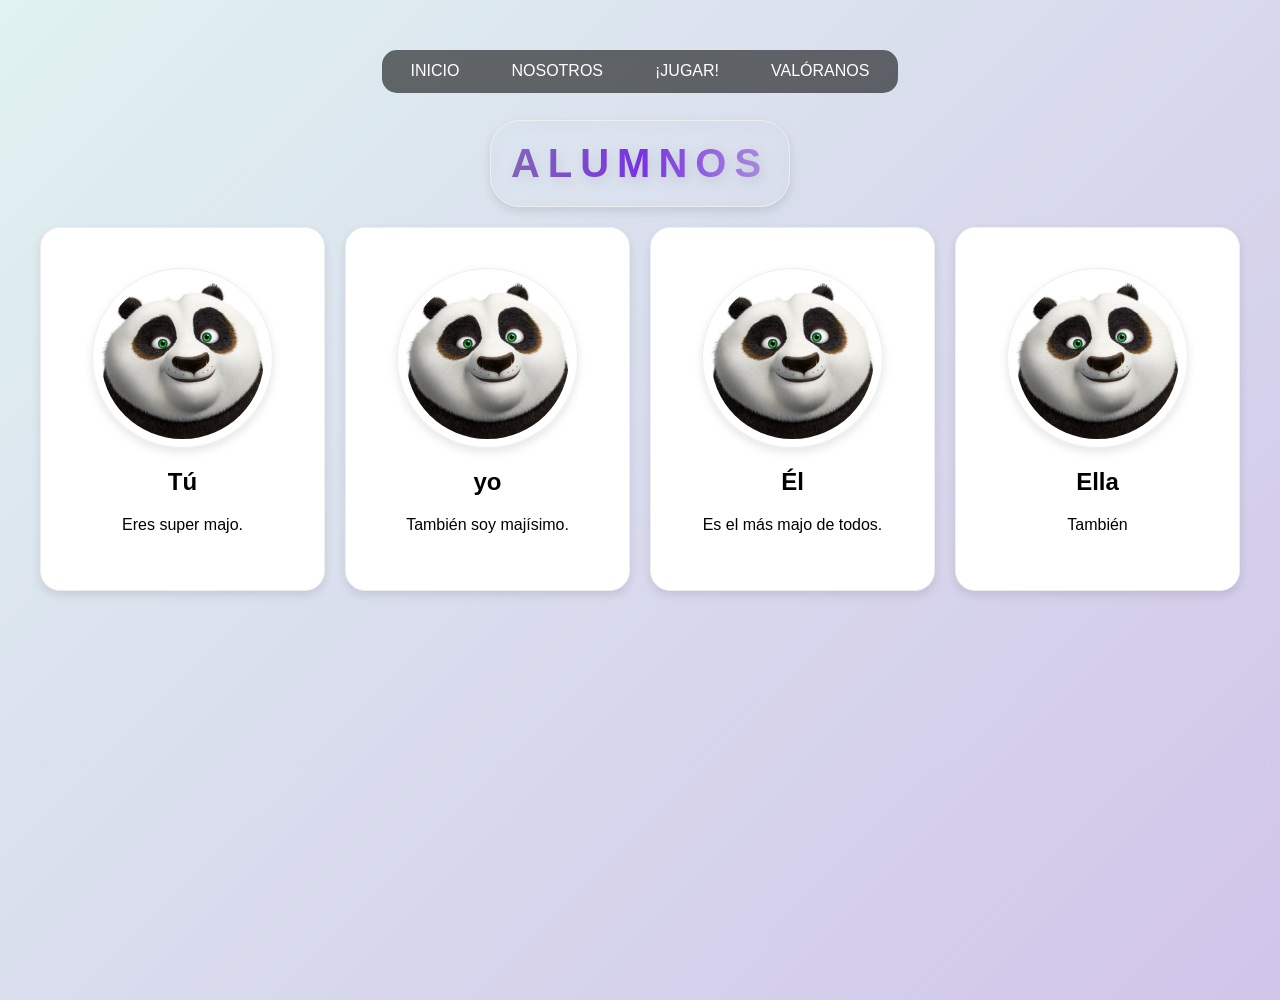
==== alumnos.html @ e5f92135 "initial commit" ====
<!DOCTYPE html>
<meta name="viewport" content="width=device-width, initial-scale=1.0">
<html lang="es">

<head>
    <meta charset="UTF-8">
    <title>Presentación de Alumnos</title>

    <link rel="stylesheet" href="style.css">
</head>


<body>
    <nav class="menu-superior">
        <ul>
            <li><a href="index.html" class="boton">INICIO</a></li>
            <li><a href="alumnos.html" class="boton">NOSOTROS</a></li>
            <li><a href="index.html" class="boton">¡JUGAR!</a></li>
            <li><a href="encuesta.html" class="boton">VALÓRANOS</a></li>
        </ul>
    </nav>

    <h1 align="center"> Alumnos</h1>
    <table width="100%" border="0" cellpadding="20">
        <tr>
            <td valign="top" align="center" width="25%">
                <img src="images.jpg" alt="Alumno 1" width="80%">
                <h2>Tú</h2>
                <p>Eres super majo.</p>
            </td>

            <td valign="top" align="center" width="25%">
                <img src="images.jpg" alt="Alumno 2" width="80%">
                <h2>yo</h2>
                <p>También soy majísimo.</p>
            </td>

            <td valign="top" align="center" width="25%">
                <img src="images.jpg" alt="Alumno 3" width="80%">
                <h2>Él</h2>
                <p>Es el más majo de todos.</p>
            </td>

            <td valign="top" align="center" width="25%">
                <img src="images.jpg" alt="Alumno 3" width="80%">
                <h2>Ella</h2>
                <p>También</p>
            </td>
        </tr>
    </table>
</body>

</html>
---- style.css ----
/*********** MENU SUPERIOR **************/
/* ojo, esto está en todas las páginas */
.menu-superior {
    background-color: #00000091; 
    padding: 1%;
    border-radius: 15px;  
}

.menu-superior ul {

    list-style-type: none;
    display: flex; /* en una  línea! */
    gap: 20px; 
    margin: 0;
    padding: 0;
}

.menu-superior .boton {
    text-decoration: none; 
    color: white;          
    padding: 8px 16px;
    
}

.header-menu {
    width: 100%;
    display: flex;
    justify-content: flex-end; 
    gap: 15px; 
    padding: 20px 40px; 
    box-sizing: border-box;
    position: absolute;
    top: 0;
    z-index: 100; /* Asegurar que esté por encima de imagen */
}

/*************** PARTE INDEX HTML, INICIAL ***************/

body {
    background: linear-gradient(135deg, #e0f2f1 0%, #d1c4e9 100%);
    font-family: sans-serif;
    margin: 0;
    padding: 50px 20px;
    min-height: 100vh;
    display: flex;
    flex-direction: column;
    align-items: center;
}

/*  TÍTULO PRINCIPAL  */
h1 {
    font-weight: 900;
    font-size: 2.5rem; /* Título grande, 2,5 veces relativo al tamaño de la raiz , creo */
    color: #2F4F4F; /* Texto oscuro */
    text-transform: uppercase;
    letter-spacing: 8px;
    text-align: center;
    background: linear-gradient(to right, #4f1c8e99, #7832E3, #b39ddb);    /* degradado */
    background-clip: text;
    box-shadow: 0 4px 10px rgba(0, 0, 0, 0.1);
    border: 1px solid #eee;    border-radius: 30px;
    padding: 20px;
    color: transparent;
    filter: drop-shadow(2px 4px 6px rgba(0,0,0,0.1));
    margin-bottom: 0;
}

#tituloInicial{
    color: #2f4f4f70; /*  Quiero color diferente  en este en concreto*/
}

/* Imagen del principio y su animación */
.po-imagen {
    width: 50%; 
    display: block;      
    margin-left: auto;    
    margin-right: auto;   
    margin-top: 20px; 
    margin-bottom: 20px;
    filter: drop-shadow(0 10px 15px rgba(0,0,0,0.15)); 
    animation: animacionAparecer 1.2s ease-out forwards;
    opacity: 0; 
}

/************** ANIMACIONES ************/

/* NO ME GUSTA ESTA ANIMACIÓN
@keyframes flotar {
    0%, 100% {
        transform: translateY(0); 
    }
    50% {
        transform: translateY(-20px); 
    }
}
*/

/*opcion 2, APARECER al inicio*/
@keyframes animacionAparecer {
    0% {
        opacity: 0;
        transform: scale(0.95); 
        filter: blur(10px);    
    }
    100% {
        opacity: 1;
        transform: scale(1);   
        filter: blur(0);      
    }
}


/***************  ALUMNOS  ***************/

table {
    border-spacing: 20px; 
    border-collapse: separate;
}

/* TARJETAS  */
td {
    background: #ffffff;
    border-radius: 20px;
    box-shadow: 0 4px 10px rgba(0, 0, 0, 0.1);
    border: 1px solid #eee;    
    transition: transform 0.1s ease-out, box-shadow 0.1s ease-out;    
    padding: 40px;
    position: relative;
    overflow: hidden;
    animation: animacionAparecer 0.7s ease-out forwards;  
}

img { /*imágenes de los alumnos */
    border-radius: 50%; /* Circulares!! OJO */
    display: block;
    aspect-ratio: 1 / 1; /* quiero que sea cuadrada la r .a. */
    object-fit: cover; /* para que se quede en todo el contenido */
    box-shadow: 0 4px 10px rgba(0, 0, 0, 0.1);
    border: 1px solid #eee;
    padding: 8px; 
    
}

/*************** RESPONSIVE ***************/

@media (max-width: 768px) {

    .menu-superior ul {
        flex-direction: column; 
        gap: 10px;
        text-align: center;
    }

    .header-menu {
        position: relative; 
        justify-content: center;
        padding: 10px;
    }

    h1 {
        font-size: 2rem; 
        letter-spacing: 2px;
    }

    .po-imagen {
        width: 80%; 
    }

    table, tbody, tr, td {
        display: block; 
        width: 100%;
        height: 100%
    }

    td {
        margin-bottom: 20px;
        box-sizing: border-box;
    }

    img {
        margin: 0 auto; 
    }
}
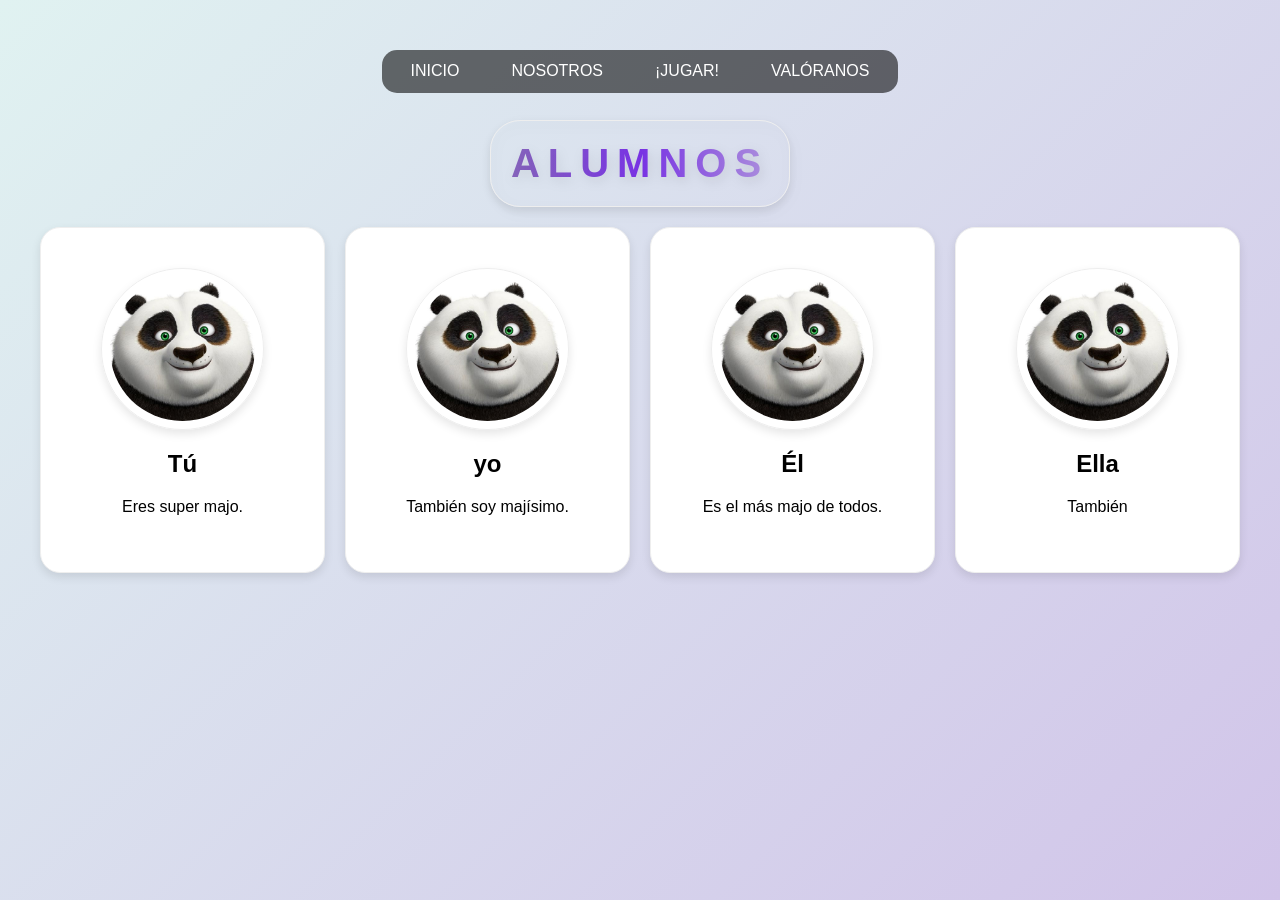
==== commit e2b4520b: "Solucionado error menu juego responsive" ====
--- a/alumnos.html
+++ b/alumnos.html
@@ -15,7 +15,7 @@
         <ul>
             <li><a href="index.html" class="boton">INICIO</a></li>
             <li><a href="alumnos.html" class="boton">NOSOTROS</a></li>
-            <li><a href="index.html" class="boton">¡JUGAR!</a></li>
+            <li><a href="juego.html" class="boton">¡JUGAR!</a></li>
             <li><a href="encuesta.html" class="boton">VALÓRANOS</a></li>
         </ul>
     </nav>
--- a/style.css
+++ b/style.css
@@ -1,4 +1,8 @@
 /*********** MENU SUPERIOR **************/
+
+* {
+    box-sizing: border-box;
+}
 /* ojo, esto está en todas las páginas */
 .menu-superior {
     background-color: #00000091; 
@@ -84,17 +88,6 @@
 
 /************** ANIMACIONES ************/
 
-/* NO ME GUSTA ESTA ANIMACIÓN
-@keyframes flotar {
-    0%, 100% {
-        transform: translateY(0); 
-    }
-    50% {
-        transform: translateY(-20px); 
-    }
-}
-*/
-
 /*opcion 2, APARECER al inicio*/
 @keyframes animacionAparecer {
     0% {
@@ -108,7 +101,6 @@
         filter: blur(0);      
     }
 }
-
 
 /***************  ALUMNOS  ***************/
 
@@ -180,4 +172,18 @@
     img {
         margin: 0 auto; 
     }
+}
+
+#canvasCont {
+    width: 100%;
+    display: flex;
+    justify-content: center;
+    padding: 10px 0;
+}
+
+canvas {
+    max-width: 100%;
+    height: auto;
+    border: 2px solid #333;
+    background-color: #000;
 }
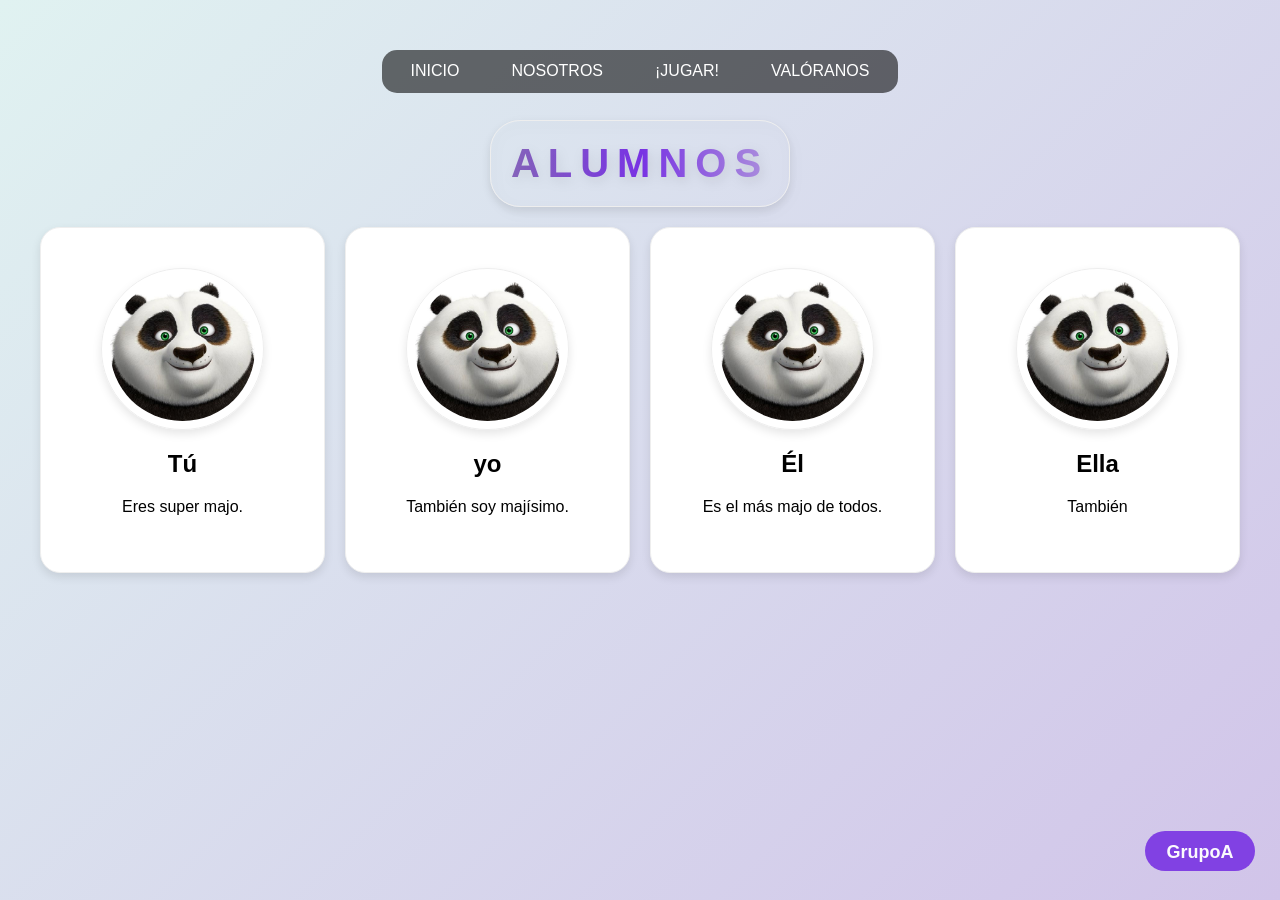
==== commit 839b643b: "Corregido error , menu aparece en juego y añadido logotipo svg" ====
--- a/alumnos.html
+++ b/alumnos.html
@@ -48,6 +48,19 @@
             </td>
         </tr>
     </table>
+
+        </div>
+        <div id="logoGrupo">
+        <svg width="120" height="50" viewBox="0 0 120 50">
+            <rect x="5" y="5" width="110" height="40" rx="20" fill="#7832E3" />
+            <text x="60" y="32" 
+                font-family="Arial" 
+                font-size="18" 
+                fill="white" 
+                text-anchor="middle" 
+                font-weight="bold">GrupoA</text>
+            </svg>
+        </div>
 </body>
 
 </html>
--- a/style.css
+++ b/style.css
@@ -174,11 +174,13 @@
     }
 }
 
-#canvasCont {
-    width: 100%;
-    display: flex;
-    justify-content: center;
-    padding: 10px 0;
+/*Escapa el logotipo*/
+@media (max-width: 480px) {
+    #logoGrupo {
+        transform: scale(0.8);
+        bottom: 10px;
+        right: 10px;
+    }
 }
 
 canvas {
@@ -186,4 +188,51 @@
     height: auto;
     border: 2px solid #333;
     background-color: #000;
-}+}
+
+
+/*VIDEO*/
+
+#canvasCont {
+    position: relative;      /* Permite que el vídeo se pegue a sus bordes */
+    display: inline-block;   /* Se ajusta exactamente al tamaño del canvas */
+    line-height: 0;          /* Quita un pequeño margen fantasma que dejan los canvas */
+    margin: 20px auto;       /* Lo centra en la pantalla */
+    border: 5px solid #2F4F4F; /* Opcional: un borde para decorar el juego */
+    border-radius: 10px;
+    overflow: hidden;        /* Para que el vídeo respete las esquinas redondeadas */
+    display: block; /* Cambia inline-block por block si no se centra bien */
+    max-width: 600px; /* El mismo ancho que tu canvas */
+    width: 100%;
+}
+
+#miVideo {
+    display: none;           /* Se activa desde JS */
+    position: absolute;      /* Flota sobre el canvas */
+    top: 0;
+    left: 0;
+    width: 100%;             /* Mismo ancho que el canvas */
+    height: 100%;            /* Mismo alto que el canvas */
+    object-fit: cover;       /* No se deforma, rellena el espacio */
+    z-index: 100;            /* Asegura que esté por encima de todo */
+}
+
+
+/*LOGOTIPO!!*/
+/* Estilos para el logotipo fijo */
+#logoGrupo {
+    position: fixed;      /* Se queda siempre visible en la esquina */
+    bottom: 20px;         /* Distancia desde el borde inferior */
+    right: 20px;          /* Distancia desde el borde derecho */
+    z-index: 1000;        /* Por encima de canvas y video */
+    cursor: pointer;      /* Cambia el cursor al pasar por encima */
+    transition: transform 0.3s ease, opacity 0.3s ease;
+    opacity: 0.9;
+}
+
+/* Efecto al pasar el ratón */
+#logoGrupo:hover {
+    opacity: 1;
+    transform: scale(1.1); /* Crece un poquito */
+}
+
